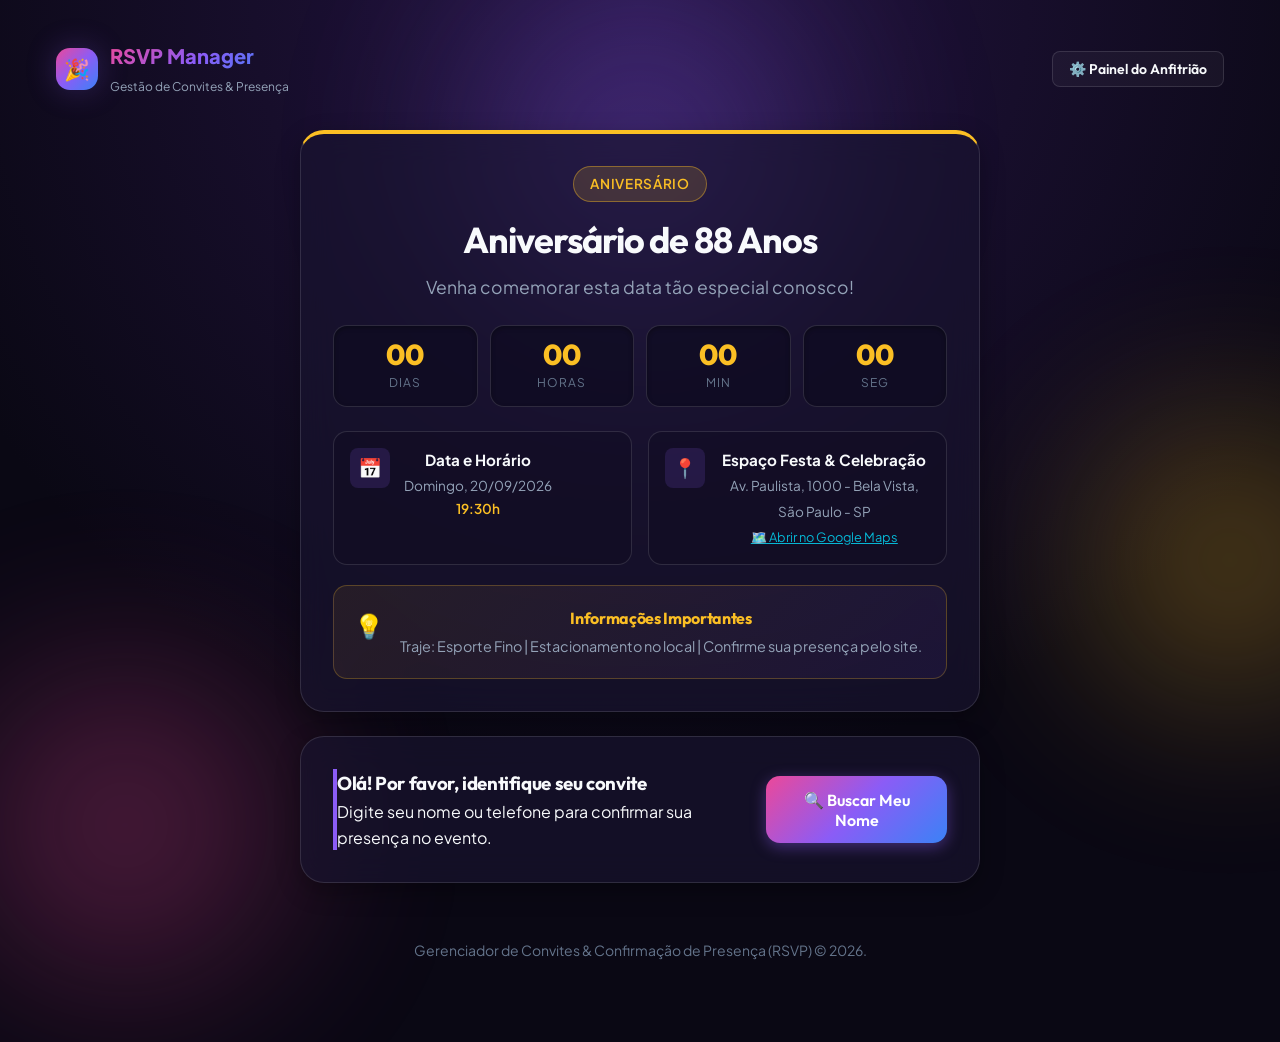
==== index.html @ 3bc00a21 "Atualizacao RSVP - Coluna I checkmark, Coluna L observacoes e URL publica" ====
<!DOCTYPE html>
<html lang="pt-BR">
<head>
  <meta charset="UTF-8">
  <meta name="viewport" content="width=device-width, initial-scale=1.0">
  <title>Confirmação de Presença (RSVP) - Evento Especial</title>
  <meta name="description" content="Confirme sua presença e acompanhantes para nosso evento especial de forma rápida e prática.">

  <!-- CSS Stylesheets -->
  <link rel="stylesheet" href="css/main.css">
  <link rel="stylesheet" href="css/rsvp.css">
  <link rel="stylesheet" href="css/admin.css">
</head>
<body>

  <!-- Dynamic Background Ornaments -->
  <div class="bg-ornament bg-ornament-1"></div>
  <div class="bg-ornament bg-ornament-2"></div>
  <div class="bg-ornament bg-ornament-3"></div>

  <!-- Confetti Canvas -->
  <canvas id="confetti-canvas"></canvas>

  <div class="app-container">

    <!-- Top Navigation Bar -->
    <nav class="top-nav">
      <a href="index.html" class="nav-brand">
        <div class="nav-brand-icon">🎉</div>
        <div>
          <div class="nav-brand-title gradient-text">RSVP Manager</div>
          <span style="font-size:0.75rem; color:var(--text-muted);">Gestão de Convites & Presença</span>
        </div>
      </a>

      <div class="nav-actions">
        <button id="nav-btn-admin" class="btn btn-sm btn-secondary" onclick="window.app.switchView('admin')">
          ⚙️ Painel do Anfitrião
        </button>
        <button id="nav-btn-rsvp" class="btn btn-sm btn-gold" style="display:none;" onclick="window.app.switchView('rsvp')">
          💌 Visualizar Convite
        </button>
      </div>
    </nav>

    <!-- ====================================================================
         1. GUEST RSVP VIEW
         ==================================================================== -->
    <main id="view-rsvp" class="rsvp-wrapper">

      <!-- Event Hero Card -->
      <section class="glass-card event-hero-card">
        <div class="event-hero-badge">
          <span id="event-hero-badge" class="badge badge-gold">Aniversário / Festa Social</span>
        </div>
        <h1 id="event-hero-title" class="event-hero-title">Aniversário de 88 Anos</h1>
        <p id="event-hero-subtitle" class="event-hero-subtitle">Venha comemorar esta data tão especial conosco!</p>

        <!-- Countdown Timer Grid -->
        <div class="countdown-grid">
          <div class="countdown-box">
            <div id="timer-days" class="countdown-val">00</div>
            <div class="countdown-lbl">Dias</div>
          </div>
          <div class="countdown-box">
            <div id="timer-hours" class="countdown-val">00</div>
            <div class="countdown-lbl">Horas</div>
          </div>
          <div class="countdown-box">
            <div id="timer-minutes" class="countdown-val">00</div>
            <div class="countdown-lbl">Min</div>
          </div>
          <div class="countdown-box">
            <div id="timer-seconds" class="countdown-val">00</div>
            <div class="countdown-lbl">Seg</div>
          </div>
        </div>

        <!-- Event Details Info Grid -->
        <div class="event-details-grid">
          <div class="event-info-item">
            <div class="event-info-icon">📅</div>
            <div class="event-info-content">
              <strong>Data e Horário</strong>
              <span id="event-info-date">A carregar data...</span>
              <span id="event-info-time" style="display:block; font-weight:600; color:var(--accent-gold);">19:30h</span>
            </div>
          </div>

          <div class="event-info-item">
            <div class="event-info-icon">📍</div>
            <div class="event-info-content">
              <strong id="event-info-location">Local do Evento</strong>
              <span id="event-info-address">Endereço do local...</span>
              <a id="event-maps-btn" href="#" target="_blank" style="color:var(--accent-cyan); font-size:0.8rem; display:block; margin-top:0.25rem;">
                🗺️ Abrir no Google Maps
              </a>
            </div>
          </div>
        </div>

        <!-- Notice / Special Info Banner -->
        <div class="notice-card">
          <div class="notice-icon">💡</div>
          <div class="notice-text">
            <h4>Informações Importantes</h4>
            <div id="event-special-notice">
              <p>Traje: Esporte Fino | Estacionamento no local | Confirme sua presença pelo site.</p>
            </div>
          </div>
        </div>
      </section>

      <!-- Guest Identification Banner (Search or URL Tokenized) -->
      <div id="guest-selector-section" class="glass-card" style="display:none;">
        <div class="guest-welcome-card">
          <div>
            <h3>Olá! Por favor, identifique seu convite</h3>
            <p>Digite seu nome ou telefone para confirmar sua presença no evento.</p>
          </div>
          <button id="btn-open-search-modal" class="btn btn-primary">
            🔍 Buscar Meu Nome
          </button>
        </div>
      </div>

      <!-- RSVP Main Form Card -->
      <section id="rsvp-form-section" class="glass-card">
        <div class="guest-welcome-card" style="margin-bottom:1.5rem;">
          <div style="display:flex; align-items:center; gap:1rem;">
            <div id="rsvp-guest-avatar" class="guest-avatar">É</div>
            <div class="guest-meta">
              <h3 id="rsvp-guest-name">Nome do Convidado</h3>
              <span id="rsvp-guest-status-badge" class="badge badge-gold">Status: Pendente</span>
            </div>
          </div>
          <button class="btn btn-sm btn-secondary" onclick="document.getElementById('search-modal-overlay').classList.add('active')">
            Trocar
          </button>
        </div>

        <form id="rsvp-main-form">
          <label class="form-label" style="font-size:1.05rem; margin-bottom:0.75rem; color:var(--text-main);">
            Você poderá comparecer ao evento?
          </label>

          <!-- Attendance Options Buttons -->
          <div class="rsvp-choice-group">
            <label class="rsvp-choice-btn" id="choice-yes-btn">
              <input type="radio" name="attendance" id="choice-yes" value="CONFIRMED">
              <span class="rsvp-choice-icon">🎉</span>
              <span class="rsvp-choice-title" style="color:var(--accent-green);">Sim, com certeza!</span>
              <span style="font-size:0.8rem; color:var(--text-muted);">Estarei presente para comemorar!</span>
            </label>

            <label class="rsvp-choice-btn" id="choice-no-btn">
              <input type="radio" name="attendance" id="choice-no" value="DECLINED">
              <span class="rsvp-choice-icon">😢</span>
              <span class="rsvp-choice-title" style="color:var(--accent-red);">Não poderei ir</span>
              <span style="font-size:0.8rem; color:var(--text-muted);">Infelizmente não poderei comparecer.</span>
            </label>
          </div>

          <!-- Companions Details Group (Shown when 'Sim' is selected) -->
          <div id="companions-details-group" class="companions-section" style="display:none;">
            <h4 style="margin-bottom:0.75rem; font-size:1rem; color:var(--accent-gold);">
              👥 Acompanhantes
            </h4>
            
            <div class="form-group">
              <label class="form-label" for="companions-count">Quantos acompanhantes virão com você?</label>
              <select id="companions-count" class="form-control">
                <option value="0">Apenas eu (0 acompanhantes)</option>
                <option value="1">+1 Acompanhante (2 pessoas no total)</option>
                <option value="2">+2 Acompanhantes (3 pessoas no total)</option>
                <option value="3">+3 Acompanhantes (4 pessoas no total)</option>
                <option value="4">+4 Acompanhantes (5 pessoas no total)</option>
              </select>
            </div>

            <!-- Dynamic Input Container for Companion Names -->
            <div id="companion-names-container"></div>
          </div>

          <!-- Notes / Message to Host -->
          <div class="form-group">
            <label class="form-label" for="rsvp-notes">Mensagem ou Observação ao Anfitrião (opcional):</label>
            <textarea id="rsvp-notes" class="form-control" placeholder="Deixe um recado especial, sugestão de música ou restrição alimentar..."></textarea>
          </div>

          <button type="submit" id="rsvp-submit-btn" class="btn btn-primary btn-block" style="padding:1rem;">
            Confirmar Resposta
          </button>
        </form>
      </section>

      <!-- RSVP Success Card -->
      <section id="rsvp-success-section" class="glass-card rsvp-success-card" style="display:none;">
        <div class="success-icon-anim">✓</div>
        <h2 id="success-title" class="gradient-text" style="font-size:1.8rem; margin-bottom:0.5rem;">Confirmação Registrada!</h2>
        <p id="success-desc" style="color:var(--text-muted); max-width:480px; margin:0 auto 1.5rem auto;">
          Sua resposta foi salva e enviada diretamente para a lista do anfitrião.
        </p>

        <button class="btn btn-secondary" onclick="window.location.reload()">
          Atualizar ou Alterar Resposta
        </button>
      </section>

    </main>


    <!-- ====================================================================
         2. ADMIN DASHBOARD VIEW
         ==================================================================== -->
    <main id="view-admin" style="display:none;">

      <div style="display:flex; align-items:center; justify-content:space-between; margin-bottom:1.5rem; flex-wrap:wrap; gap:1rem;">
        <div>
          <h1 class="gradient-text" style="font-size:2rem;">Painel de Controle do Anfitrião</h1>
          <p style="color:var(--text-muted);">Gerencie seus convidados, envie os convites e acompanhe os dados em tempo real.</p>
        </div>

        <div style="display:flex; gap:0.5rem; flex-wrap:wrap;">
          <button class="btn btn-primary" onclick="window.adminController.testSheetsConnection()">
            🧪 Testar / Sincronizar Planilha
          </button>
          <button class="btn btn-secondary" onclick="document.getElementById('settings-modal-overlay').classList.add('active')">
            ⚙️ Configurações do Evento
          </button>
          <button class="btn btn-gold" onclick="document.getElementById('guide-modal-overlay').classList.add('active')">
            📖 Conectar Google Sheets
          </button>
        </div>
      </div>

      <!-- Metrics Stats Grid -->
      <div class="stats-grid">
        <div class="stat-card">
          <div class="stat-icon stat-icon-purple">📋</div>
          <div>
            <div id="stat-total-guests" class="stat-val">0</div>
            <div class="stat-lbl">Total de Convites</div>
          </div>
        </div>

        <div class="stat-card">
          <div class="stat-icon stat-icon-green">✅</div>
          <div>
            <div id="stat-confirmed-guests" class="stat-val">0</div>
            <div class="stat-lbl">Confirmados</div>
          </div>
        </div>

        <div class="stat-card">
          <div class="stat-icon stat-icon-gold">👥</div>
          <div>
            <div id="stat-total-attendees" class="stat-val">0</div>
            <div class="stat-lbl">Total de Pessoas</div>
          </div>
        </div>

        <div class="stat-card">
          <div class="stat-icon stat-icon-red">❌</div>
          <div>
            <div id="stat-declined-guests" class="stat-val">0</div>
            <div class="stat-lbl">Recusados</div>
          </div>
        </div>

        <div class="stat-card">
          <div class="stat-icon stat-icon-gold">⏳</div>
          <div>
            <div id="stat-pending-guests" class="stat-val">0</div>
            <div class="stat-lbl">Pendentes</div>
          </div>
        </div>
      </div>

      <!-- WhatsApp Guided Dispatch Banner ("Fila de Envio") -->
      <div id="dispatch-queue-container"></div>

      <!-- Table Toolbar & Filters -->
      <div class="glass-card" style="padding:1.25rem;">
        <div class="table-toolbar">
          <div class="table-search">
            <input type="text" id="admin-search-input" class="form-control" placeholder="🔍 Buscar por Nome, Telefone ou Acompanhante..." />
          </div>

          <div class="filter-pills">
            <button class="pill-btn active" data-filter="ALL">Todos</button>
            <button class="pill-btn" data-filter="PENDING">Pendentes</button>
            <button class="pill-btn" data-filter="CONFIRMED">Confirmados</button>
            <button class="pill-btn" data-filter="DECLINED">Recusados</button>
          </div>

          <button class="btn btn-primary" onclick="window.adminController.openAddGuestModal()">
            + Adicionar Convidado
          </button>
        </div>

        <!-- Guest List Data Table -->
        <div class="table-responsive">
          <table class="custom-table">
            <thead>
              <tr>
                <th>Convidado</th>
                <th>Telefone</th>
                <th>Status RSVP</th>
                <th>Convite Enviado (✓)</th>
                <th>Total Pessoas</th>
                <th>Acompanhantes</th>
                <th>Observações</th>
                <th>Ações</th>
              </tr>
            </thead>
            <tbody id="admin-table-body">
              <!-- Rendered dynamically by admin.js -->
            </tbody>
          </table>
        </div>
      </div>

    </main>

    <!-- Footer -->
    <footer>
      <p>Gerenciador de Convites & Confirmação de Presença (RSVP) &copy; 2026.</p>
    </footer>

  </div>


  <!-- ====================================================================
       MODALS
       ==================================================================== -->

  <!-- Modal 1: Guest Search Modal (For Guests) -->
  <div id="search-modal-overlay" class="modal-overlay">
    <div class="modal-container">
      <button class="modal-close" id="btn-close-search-modal">&times;</button>
      <h3 style="font-size:1.4rem; margin-bottom:0.5rem;" class="gradient-text">Buscar Seu Convite</h3>
      <p style="color:var(--text-muted); font-size:0.9rem; margin-bottom:1.25rem;">
        Digite seu nome ou telefone abaixo para localizar seu convite individual:
      </p>

      <div class="form-group">
        <input type="text" id="search-guest-input" class="form-control" placeholder="Ex: João Silva ou (11) 99999..." autofocus />
      </div>

      <div id="search-results-list" style="max-height: 250px; overflow-y: auto; margin-top:1rem;">
        <p style="color: var(--text-dim); text-align: center; padding: 1rem;">Digite para buscar...</p>
      </div>
    </div>
  </div>

  <!-- Modal 2: Add/Edit Guest Modal (Admin) -->
  <div id="guest-modal-overlay" class="modal-overlay">
    <div class="modal-container">
      <button class="modal-close" onclick="document.getElementById('guest-modal-overlay').classList.remove('active')">&times;</button>
      <h3 id="modal-guest-title" style="font-size:1.4rem; margin-bottom:1.25rem;" class="gradient-text">Convidado</h3>

      <form id="guest-edit-form">
        <input type="hidden" id="edit-guest-id" />

        <div class="form-group">
          <label class="form-label" for="edit-guest-name">Nome Completo do Convidado:</label>
          <input type="text" id="edit-guest-name" class="form-control" placeholder="Ex: João Silva" required />
        </div>

        <div class="form-group">
          <label class="form-label" for="edit-guest-phone">Telefone / WhatsApp (com DDD):</label>
          <input type="text" id="edit-guest-phone" class="form-control" placeholder="Ex: 5511999998888" required />
        </div>

        <div class="form-group">
          <label class="form-label" for="edit-guest-status">Status Inicial:</label>
          <select id="edit-guest-status" class="form-control">
            <option value="Pendente">Pendente</option>
            <option value="Confirmado">Confirmado</option>
            <option value="Recusado">Recusado</option>
          </select>
        </div>

        <div style="display:flex; justify-content:flex-end; gap:0.5rem; margin-top:1.5rem;">
          <button type="button" class="btn btn-secondary" onclick="document.getElementById('guest-modal-overlay').classList.remove('active')">Cancelar</button>
          <button type="submit" class="btn btn-primary">Salvar Convidado</button>
        </div>
      </form>
    </div>
  </div>

  <!-- Modal 3: Event Settings & Templates Manager Modal (Admin) -->
  <div id="settings-modal-overlay" class="modal-overlay">
    <div class="modal-container" style="max-width:680px; max-height:90vh; overflow-y:auto;">
      <button class="modal-close" onclick="document.getElementById('settings-modal-overlay').classList.remove('active')">&times;</button>
      <h3 style="font-size:1.4rem; margin-bottom:0.25rem;" class="gradient-text">Configurações do Evento</h3>
      <p style="color:var(--text-muted); font-size:0.9rem; margin-bottom:1.5rem;">Personalize as informações do convite, observações e o endereço público do seu site.</p>

      <form id="settings-edit-form">
        <div style="display:grid; grid-template-columns:1fr 1fr; gap:1rem;">
          <div class="form-group">
            <label class="form-label">Tipo do Evento:</label>
            <input type="text" id="set-event-type" class="form-control" placeholder="Ex: Aniversário, Formatura, Casamento" />
          </div>
          <div class="form-group">
            <label class="form-label">Título do Evento:</label>
            <input type="text" id="set-event-title" class="form-control" placeholder="Ex: Aniversário de 88 Anos da Mãe" />
          </div>
        </div>

        <div class="form-group">
          <label class="form-label">Subtítulo / Mensagem de Boas-Vindas:</label>
          <input type="text" id="set-event-subtitle" class="form-control" placeholder="Ex: Venha comemorar conosco!" />
        </div>

        <div style="display:grid; grid-template-columns:1fr 1fr; gap:1rem;">
          <div class="form-group">
            <label class="form-label">Data do Evento:</label>
            <input type="date" id="set-event-date" class="form-control" />
          </div>
          <div class="form-group">
            <label class="form-label">Horário:</label>
            <input type="time" id="set-event-time" class="form-control" />
          </div>
        </div>

        <div class="form-group">
          <label class="form-label">Nome do Local:</label>
          <input type="text" id="set-location-name" class="form-control" placeholder="Ex: Espaço Festa & Celebração" />
        </div>

        <div class="form-group">
          <label class="form-label">Endereço Completo:</label>
          <input type="text" id="set-location-address" class="form-control" placeholder="Ex: Av. Paulista, 1000 - São Paulo" />
        </div>

        <div class="form-group">
          <label class="form-label">Link do Google Maps / Waze:</label>
          <input type="url" id="set-maps-url" class="form-control" placeholder="https://maps.google.com/..." />
        </div>

        <div class="form-group">
          <label class="form-label">Observações / Informações Especiais (Traje, PIX, etc.):</label>
          <textarea id="set-special-notice" class="form-control" placeholder="Digite orientações aos convidados..."></textarea>
        </div>

        <hr style="border:0; border-top:1px solid var(--border-glass); margin:1.5rem 0;" />

        <h4 style="color:var(--accent-cyan); margin-bottom:0.75rem;">🌐 URL Pública do Site (Para os Convidados)</h4>
        <div class="form-group">
          <label class="form-label">Endereço Público do Site (ex: https://meu-evento.vercel.app):</label>
          <input type="url" id="set-public-site-url" class="form-control" placeholder="https://meu-evento.vercel.app" />
          <span style="font-size:0.8rem; color:var(--text-dim); display:block; margin-top:0.35rem;">Quando publicado na Vercel/Netlify, cole o link aqui. Essa URL será usada nas mensagens enviadas pelo WhatsApp!</span>
        </div>

        <hr style="border:0; border-top:1px solid var(--border-glass); margin:1.5rem 0;" />

        <h4 style="color:var(--accent-gold); margin-bottom:0.75rem;">📱 Modelo da Mensagem de WhatsApp</h4>
        <div class="form-group">
          <label class="form-label">Use as variáveis: <code>{nome}</code>, <code>{link}</code>, <code>{tipo_evento}</code></label>
          <textarea id="set-message-template" class="form-control" style="min-height:100px;"></textarea>
        </div>

        <hr style="border:0; border-top:1px solid var(--border-glass); margin:1.5rem 0;" />

        <h4 style="color:var(--accent-purple); margin-bottom:0.75rem;">🔗 Webhook do Google Apps Script (Planilha)</h4>
        <div class="form-group">
          <label class="form-label">URL do App da Web (Google Apps Script):</label>
          <div style="display:flex; gap:0.5rem; flex-wrap:wrap; margin-bottom:0.5rem;">
            <input type="url" id="set-webhook-url" class="form-control" placeholder="https://script.google.com/macros/s/.../exec" style="flex:1; min-width:220px;" />
            <button type="button" id="btn-test-sheet-connection" class="btn btn-primary btn-sm" style="white-space:nowrap; padding:0.6rem 1.2rem;">🧪 Testar Conexão</button>
          </div>
          <span style="font-size:0.8rem; color:var(--text-dim); display:block;">Certifique-se de implantar como "App da Web" e acesso "Qualquer pessoa".</span>
        </div>

        <div style="display:flex; justify-content:flex-end; gap:0.5rem; margin-top:1.5rem;">
          <button type="button" class="btn btn-secondary" onclick="document.getElementById('settings-modal-overlay').classList.remove('active')">Cancelar</button>
          <button type="submit" class="btn btn-gold">Salvar Configurações</button>
        </div>
      </form>
    </div>
  </div>

  <!-- Modal 4: Google Apps Script Setup Guide Modal (Admin) -->
  <div id="guide-modal-overlay" class="modal-overlay">
    <div class="modal-container" style="max-width:720px; max-height:90vh; overflow-y:auto;">
      <button class="modal-close" onclick="document.getElementById('guide-modal-overlay').classList.remove('active')">&times;</button>
      <h3 style="font-size:1.4rem; margin-bottom:0.5rem;" class="gradient-text">Como Conectar a sua Planilha do Google (Passo a Passo)</h3>
      <p style="color:var(--text-muted); font-size:0.9rem; margin-bottom:1.25rem;">
        Código configurado para atualizar a <strong>Coluna F (Sim/Não)</strong>, <strong>Coluna L (Comentário)</strong> e <strong>Coluna I (✓)</strong> sem alterar a Coluna G:
      </p>

      <div class="code-snippet-box" id="guide-code-box">
<button class="btn-copy-code" onclick="navigator.clipboard.writeText(document.getElementById('code-snippet-raw').innerText); window.app.showToast('Código copiado!', 'success');">Copiar Código</button>
<code id="code-snippet-raw">/** @OnlyCurrentDoc */
function doGet(e) {
  try {
    var sheet = SpreadsheetApp.getActiveSpreadsheet().getActiveSheet();
    var data = sheet.getDataRange().getValues();
    if (!data || data.length < 6) return responseJSON({ success: true, guests: [] });
    var guests = [];
    for (var i = 5; i < data.length; i++) {
      var row = data[i];
      if (!row || row.length < 3) continue;
      var nameVal = String(row[2] || '').trim();
      var phoneVal = String(row[9] || '').trim();
      if (!nameVal && !phoneVal) continue;
      var rawStatus = String(row[5] || '').trim().toLowerCase();
      var statusVal = (rawStatus === 'sim' || rawStatus === 'confirmado') ? 'Confirmado' : (rawStatus === 'não' || rawStatus === 'nao' || rawStatus === 'recusado') ? 'Recusado' : 'Pendente';
      var colIVal = String(row[8] || '').trim();
      var isSent = colIVal === '✓' || colIVal.toLowerCase() === 'sim';
      var familyTotal = Number(row[4] || 1);
      guests.push({
        id: String(row[1] || (i - 4)), name: nameVal, phone: phoneVal, status: statusVal,
        sent: isSent, checkSymbol: colIVal || (isSent ? '✓' : ''),
        companionsCount: 0, familyTotal: familyTotal, notes: String(row[11] || row[10] || '').trim()
      });
    }
    return responseJSON({ success: true, guests: guests });
  } catch (err) {
    return responseJSON({ success: false, error: err.toString() });
  }
}

function doPost(e) {
  try {
    var postData = JSON.parse(e.postData.contents);
    var sheet = SpreadsheetApp.getActiveSpreadsheet().getActiveSheet();
    var data = sheet.getDataRange().getValues();
    var guestId = String(postData.id || '');
    var name = String(postData.name || '');
    var phone = String(postData.phone || '');
    var status = String(postData.status || '');
    var sent = postData.sent;
    var companionNames = String(postData.companionNames || '').trim();
    var notes = String(postData.notes || '').trim();
    var rowIndex = -1;
    for (var i = 5; i < data.length; i++) {
      if ((guestId && String(data[i][1]) === guestId) || (name && String(data[i][2]).toLowerCase().trim() === name.toLowerCase().trim())) {
        rowIndex = i + 1; break;
      }
    }
    if (rowIndex !== -1) {
      if (name) sheet.getRange(rowIndex, 3).setValue(name);
      if (phone) sheet.getRange(rowIndex, 10).setValue(phone);
      if (status) {
        var sLower = String(status).toLowerCase().trim();
        if (sLower === 'confirmado' || sLower === 'sim') sheet.getRange(rowIndex, 6).setValue('Sim');
        else if (sLower === 'recusado' || sLower === 'não' || sLower === 'nao') sheet.getRange(rowIndex, 6).setValue('Não');
      }
      var finalComment = notes;
      if (companionNames) finalComment = (finalComment ? finalComment + ' | Acompanhantes: ' : 'Acompanhantes: ') + companionNames;
      if (finalComment) sheet.getRange(rowIndex, 12).setValue(finalComment);
      if (sent === true) sheet.getRange(rowIndex, 9).setValue('✓');
    }
    return responseJSON({ success: true, message: 'Sucesso!' });
  } catch (err) {
    return responseJSON({ success: false, error: err.toString() });
  }
}

function responseJSON(data) {
  return ContentService.createTextOutput(JSON.stringify(data)).setMimeType(ContentService.MimeType.JSON);
}</code>
      </div>

      <div style="text-align:right; margin-top:1.5rem;">
        <button class="btn btn-primary" onclick="document.getElementById('guide-modal-overlay').classList.remove('active')">Entendi!</button>
      </div>
    </div>
  </div>

  <!-- Modal 5: WhatsApp Confirmation Modal -->
  <div id="wa-confirm-modal-overlay" class="modal-overlay">
    <div class="modal-container" style="max-width:500px; text-align:center;">
      <div style="font-size:3rem; margin-bottom:0.5rem;">📱</div>
      <h3 style="font-size:1.4rem; margin-bottom:0.5rem;" class="gradient-text">Confirmar Envio no WhatsApp</h3>
      <p style="color:var(--text-muted); font-size:0.95rem; margin-bottom:1.5rem;">
        Você confirmou o envio do convite no WhatsApp para <strong id="confirm-wa-guest-name" style="color:var(--text-main);"></strong> (<span id="confirm-wa-guest-phone" style="font-family:monospace; color:var(--accent-gold);"></span>)?
      </p>

      <div style="display:flex; flex-direction:column; gap:0.75rem;">
        <button id="btn-confirm-wa-sent" class="btn btn-whatsapp btn-block" style="padding:0.9rem;" onclick="window.adminController.confirmWhatsAppSentSuccess()">
          ✅ Sim, Confirmar Envio (Gravar ✓ na Coluna I)
        </button>
        <button class="btn btn-secondary btn-block" onclick="window.adminController.cancelWhatsAppSent()">
          ❌ Ainda não / Cancelar
        </button>
      </div>
    </div>
  </div>

  <!-- JavaScript App Logic -->
  <script src="js/sheets.js"></script>
  <script src="js/rsvp.js"></script>
  <script src="js/admin.js"></script>
  <script src="js/app.js"></script>

</body>
</html>
---- css/main.css ----
/* ==========================================================================
   RSVP & EVENT MANAGER - DESIGN SYSTEM & MAIN STYLES
   Theme: Vibrant Festive & Modern Glassmorphism (Dark / Gold / Purple Accent)
   ========================================================================== */

@import url('https://fonts.googleapis.com/css2?family=Outfit:wght@300;400;500;600;700;800&family=Plus+Jakarta+Sans:wght@400;500;600;700&display=swap');

:root {
  /* Color Palette - Vibrant Dark Theme */
  --bg-primary: #0a0814;
  --bg-secondary: #130f26;
  --bg-card: rgba(26, 20, 48, 0.65);
  --bg-card-hover: rgba(35, 27, 65, 0.85);
  --bg-glass: rgba(255, 255, 255, 0.04);
  --border-glass: rgba(255, 255, 255, 0.12);
  --border-glow: rgba(168, 85, 247, 0.3);

  /* Brand Accents */
  --accent-gold: #fbbf24;
  --accent-gold-glow: rgba(251, 191, 36, 0.35);
  --accent-purple: #8b5cf6;
  --accent-pink: #ec4899;
  --accent-cyan: #06b6d4;
  --accent-green: #10b981;
  --accent-red: #ef4444;

  /* Gradients */
  --grad-primary: linear-gradient(135deg, #ec4899 0%, #8b5cf6 50%, #3b82f6 100%);
  --grad-gold: linear-gradient(135deg, #f59e0b 0%, #fbbf24 50%, #d97706 100%);
  --grad-card: linear-gradient(135deg, rgba(255, 255, 255, 0.07) 0%, rgba(255, 255, 255, 0.02) 100%);
  --grad-bg: radial-gradient(circle at 50% 0%, #241442 0%, #0a0814 70%);

  /* Text Colors */
  --text-main: #f8fafc;
  --text-muted: #94a3b8;
  --text-dim: #64748b;

  /* Typography */
  --font-heading: 'Outfit', -apple-system, sans-serif;
  --font-body: 'Plus Jakarta Sans', -apple-system, sans-serif;

  /* Elevation & Shadows */
  --shadow-sm: 0 4px 12px rgba(0, 0, 0, 0.2);
  --shadow-md: 0 8px 24px rgba(0, 0, 0, 0.3);
  --shadow-lg: 0 16px 40px rgba(0, 0, 0, 0.5);
  --shadow-glow: 0 0 30px rgba(139, 92, 246, 0.25);
  --shadow-gold-glow: 0 0 30px rgba(251, 191, 36, 0.25);

  /* Borders & Radius */
  --radius-sm: 8px;
  --radius-md: 14px;
  --radius-lg: 24px;
  --radius-full: 9999px;

  /* Transitions */
  --trans-fast: 0.15s cubic-bezier(0.4, 0, 0.2, 1);
  --trans-normal: 0.3s cubic-bezier(0.4, 0, 0.2, 1);
  --trans-spring: 0.5s cubic-bezier(0.175, 0.885, 0.32, 1.275);
}

/* Reset & Global Base */
*, *::before, *::after {
  box-sizing: border-box;
  margin: 0;
  padding: 0;
}

html {
  font-size: 16px;
  scroll-behavior: smooth;
}

body {
  font-family: var(--font-body);
  background: var(--bg-primary);
  background-image: var(--grad-bg);
  background-attachment: fixed;
  color: var(--text-main);
  line-height: 1.6;
  min-height: 100vh;
  overflow-x: hidden;
  -webkit-font-smoothing: antialiased;
}

/* Dynamic Festive Background Canvas/Ornaments */
.bg-ornament {
  position: fixed;
  border-radius: 50%;
  filter: blur(90px);
  pointer-events: none;
  z-index: 0;
  opacity: 0.45;
  animation: pulse-glow 8s ease-in-out infinite alternate;
}

.bg-ornament-1 {
  top: -100px;
  left: 50%;
  transform: translateX(-50%);
  width: 500px;
  height: 500px;
  background: radial-gradient(circle, #8b5cf6 0%, rgba(139, 92, 246, 0) 70%);
}

.bg-ornament-2 {
  bottom: -150px;
  left: -100px;
  width: 450px;
  height: 450px;
  background: radial-gradient(circle, #ec4899 0%, rgba(236, 72, 153, 0) 70%);
}

.bg-ornament-3 {
  top: 40%;
  right: -150px;
  width: 400px;
  height: 400px;
  background: radial-gradient(circle, #fbbf24 0%, rgba(251, 191, 36, 0) 70%);
}

@keyframes pulse-glow {
  0% { transform: scale(1) translateY(0); opacity: 0.35; }
  100% { transform: scale(1.15) translateY(20px); opacity: 0.55; }
}

/* Containers & Layout */
.app-container {
  position: relative;
  z-index: 1;
  max-width: 1200px;
  margin: 0 auto;
  padding: 1.5rem 1rem 4rem 1rem;
}

.rsvp-wrapper {
  max-width: 680px;
  margin: 0 auto;
}

/* Glassmorphism Card Element */
.glass-card {
  background: var(--bg-card);
  backdrop-filter: blur(16px);
  -webkit-backdrop-filter: blur(16px);
  border: 1px solid var(--border-glass);
  border-radius: var(--radius-lg);
  box-shadow: var(--shadow-md);
  padding: 2rem;
  margin-bottom: 1.5rem;
  transition: transform var(--trans-normal), border-color var(--trans-normal), box-shadow var(--trans-normal);
}

.glass-card:hover {
  border-color: rgba(255, 255, 255, 0.2);
  box-shadow: var(--shadow-lg), var(--shadow-glow);
}

/* Typography Helpers */
h1, h2, h3, h4, h5, h6 {
  font-family: var(--font-heading);
  font-weight: 700;
  letter-spacing: -0.02em;
  color: var(--text-main);
}

.gradient-text {
  background: var(--grad-primary);
  -webkit-background-clip: text;
  -webkit-text-fill-color: transparent;
}

.gold-text {
  background: var(--grad-gold);
  -webkit-background-clip: text;
  -webkit-text-fill-color: transparent;
}

/* Badge Component */
.badge {
  display: inline-flex;
  align-items: center;
  gap: 0.5rem;
  padding: 0.4rem 1rem;
  border-radius: var(--radius-full);
  font-size: 0.85rem;
  font-weight: 600;
  text-transform: uppercase;
  letter-spacing: 0.05em;
}

.badge-gold {
  background: rgba(251, 191, 36, 0.15);
  border: 1px solid rgba(251, 191, 36, 0.4);
  color: var(--accent-gold);
}

.badge-purple {
  background: rgba(139, 92, 246, 0.15);
  border: 1px solid rgba(139, 92, 246, 0.4);
  color: var(--accent-purple);
}

.badge-green {
  background: rgba(16, 185, 129, 0.15);
  border: 1px solid rgba(16, 185, 129, 0.4);
  color: var(--accent-green);
}

.badge-red {
  background: rgba(239, 68, 68, 0.15);
  border: 1px solid rgba(239, 68, 68, 0.4);
  color: var(--accent-red);
}

/* Buttons */
.btn {
  display: inline-flex;
  align-items: center;
  justify-content: center;
  gap: 0.6rem;
  padding: 0.85rem 1.8rem;
  border-radius: var(--radius-md);
  font-family: var(--font-heading);
  font-size: 1rem;
  font-weight: 600;
  cursor: pointer;
  border: none;
  outline: none;
  transition: all var(--trans-fast);
  text-decoration: none;
}

.btn-primary {
  background: var(--grad-primary);
  color: #fff;
  box-shadow: 0 4px 15px rgba(139, 92, 246, 0.4);
}

.btn-primary:hover {
  transform: translateY(-2px);
  box-shadow: 0 8px 25px rgba(139, 92, 246, 0.6);
}

.btn-gold {
  background: var(--grad-gold);
  color: #0a0814;
  font-weight: 700;
  box-shadow: var(--shadow-gold-glow);
}

.btn-gold:hover {
  transform: translateY(-2px);
  filter: brightness(1.1);
}

.btn-secondary {
  background: var(--bg-glass);
  border: 1px solid var(--border-glass);
  color: var(--text-main);
}

.btn-secondary:hover {
  background: rgba(255, 255, 255, 0.1);
  border-color: rgba(255, 255, 255, 0.25);
  transform: translateY(-1px);
}

.btn-whatsapp {
  background: #25d366;
  color: #fff;
  font-weight: 600;
  box-shadow: 0 4px 15px rgba(37, 211, 102, 0.35);
}

.btn-whatsapp:hover {
  background: #22c55e;
  transform: translateY(-2px);
  box-shadow: 0 8px 25px rgba(37, 211, 102, 0.5);
}

.btn-sm {
  padding: 0.5rem 1rem;
  font-size: 0.875rem;
  border-radius: var(--radius-sm);
}

.btn-block {
  width: 100%;
}

/* Form Control Inputs */
.form-group {
  margin-bottom: 1.25rem;
  text-align: left;
}

.form-label {
  display: block;
  font-size: 0.9rem;
  font-weight: 600;
  margin-bottom: 0.5rem;
  color: var(--text-muted);
}

.form-control {
  width: 100%;
  padding: 0.85rem 1.1rem;
  background: rgba(15, 12, 32, 0.7);
  border: 1px solid var(--border-glass);
  border-radius: var(--radius-md);
  color: var(--text-main);
  font-family: var(--font-body);
  font-size: 1rem;
  transition: border-color var(--trans-fast), box-shadow var(--trans-fast);
}

.form-control:focus {
  outline: none;
  border-color: var(--accent-purple);
  box-shadow: 0 0 0 3px rgba(139, 92, 246, 0.25);
}

.form-control::placeholder {
  color: var(--text-dim);
}

textarea.form-control {
  resize: vertical;
  min-height: 90px;
}

/* Header & Top Navigation Bar */
.top-nav {
  display: flex;
  align-items: center;
  justify-content: space-between;
  padding: 1rem 0 2rem 0;
}

.nav-brand {
  display: flex;
  align-items: center;
  gap: 0.75rem;
  text-decoration: none;
}

.nav-brand-icon {
  width: 42px;
  height: 42px;
  border-radius: var(--radius-md);
  background: var(--grad-primary);
  display: flex;
  align-items: center;
  justify-content: center;
  font-size: 1.3rem;
  box-shadow: var(--shadow-glow);
}

.nav-brand-title {
  font-size: 1.25rem;
  font-weight: 800;
}

.nav-actions {
  display: flex;
  gap: 0.75rem;
}

/* Modals */
.modal-overlay {
  position: fixed;
  top: 0;
  left: 0;
  right: 0;
  bottom: 0;
  background: rgba(10, 8, 20, 0.85);
  backdrop-filter: blur(12px);
  z-index: 100;
  display: flex;
  align-items: center;
  justify-content: center;
  padding: 1rem;
  opacity: 0;
  visibility: hidden;
  transition: opacity var(--trans-normal), visibility var(--trans-normal);
}

.modal-overlay.active {
  opacity: 1;
  visibility: visible;
}

.modal-container {
  width: 100%;
  max-width: 540px;
  background: #17122e;
  border: 1px solid var(--border-glass);
  border-radius: var(--radius-lg);
  padding: 2rem;
  box-shadow: var(--shadow-lg);
  position: relative;
  transform: translateY(20px) scale(0.95);
  transition: transform var(--trans-spring);
}

.modal-overlay.active .modal-container {
  transform: translateY(0) scale(1);
}

.modal-close {
  position: absolute;
  top: 1.25rem;
  right: 1.25rem;
  background: transparent;
  border: none;
  color: var(--text-muted);
  font-size: 1.5rem;
  cursor: pointer;
  width: 36px;
  height: 36px;
  border-radius: 50%;
  display: flex;
  align-items: center;
  justify-content: center;
  transition: background var(--trans-fast);
}

.modal-close:hover {
  background: rgba(255, 255, 255, 0.1);
  color: var(--text-main);
}

/* Toast Notifications */
.toast-container {
  position: fixed;
  bottom: 1.5rem;
  right: 1.5rem;
  z-index: 1000;
  display: flex;
  flex-direction: column;
  gap: 0.75rem;
}

.toast {
  display: flex;
  align-items: center;
  gap: 0.75rem;
  padding: 1rem 1.25rem;
  background: rgba(26, 20, 48, 0.95);
  border: 1px solid var(--border-glass);
  border-left: 4px solid var(--accent-purple);
  border-radius: var(--radius-md);
  box-shadow: var(--shadow-lg);
  color: var(--text-main);
  font-size: 0.95rem;
  animation: slideInRight 0.3s cubic-bezier(0.175, 0.885, 0.32, 1.275);
}

.toast-success { border-left-color: var(--accent-green); }
.toast-error { border-left-color: var(--accent-red); }

@keyframes slideInRight {
  from { transform: translateX(100%); opacity: 0; }
  to { transform: translateX(0); opacity: 1; }
}

/* Confetti Canvas overlay */
#confetti-canvas {
  position: fixed;
  top: 0;
  left: 0;
  width: 100vw;
  height: 100vh;
  pointer-events: none;
  z-index: 999;
}

/* Footer */
footer {
  text-align: center;
  padding: 2rem 0 1rem 0;
  color: var(--text-dim);
  font-size: 0.875rem;
}

/* Media Queries Responsive */
@media (max-width: 640px) {
  .glass-card {
    padding: 1.25rem;
  }
  
  .top-nav {
    flex-direction: column;
    gap: 1rem;
    align-items: flex-start;
  }

  .nav-actions {
    width: 100%;
    justify-content: flex-start;
  }
}
---- css/rsvp.css ----
/* ==========================================================================
   RSVP GUEST PAGE STYLES
   ========================================================================== */

/* Event Hero Header Card */
.event-hero-card {
  text-align: center;
  position: relative;
  overflow: hidden;
  border-top: 4px solid var(--accent-gold);
}

.event-hero-badge {
  margin-bottom: 1rem;
}

.event-hero-title {
  font-size: 2.25rem;
  line-height: 1.2;
  margin-bottom: 0.75rem;
  letter-spacing: -0.03em;
}

.event-hero-subtitle {
  color: var(--text-muted);
  font-size: 1.1rem;
  max-width: 500px;
  margin: 0 auto 1.5rem auto;
}

/* Countdown Timer */
.countdown-grid {
  display: grid;
  grid-template-columns: repeat(4, 1fr);
  gap: 0.75rem;
  margin: 1.5rem 0;
}

.countdown-box {
  background: rgba(15, 12, 32, 0.7);
  border: 1px solid var(--border-glass);
  border-radius: var(--radius-md);
  padding: 0.85rem 0.5rem;
  text-align: center;
  box-shadow: inset 0 2px 4px rgba(0,0,0,0.3);
}

.countdown-val {
  font-family: var(--font-heading);
  font-size: 1.8rem;
  font-weight: 800;
  color: var(--accent-gold);
  line-height: 1;
}

.countdown-lbl {
  font-size: 0.75rem;
  text-transform: uppercase;
  letter-spacing: 0.08em;
  color: var(--text-dim);
  margin-top: 0.25rem;
}

/* Event Info Details List */
.event-details-grid {
  display: grid;
  grid-template-columns: 1fr 1fr;
  gap: 1rem;
  margin-top: 1rem;
}

.event-info-item {
  display: flex;
  align-items: flex-start;
  gap: 0.85rem;
  background: rgba(15, 12, 32, 0.4);
  padding: 1rem;
  border-radius: var(--radius-md);
  border: 1px solid var(--border-glass);
}

.event-info-icon {
  width: 40px;
  height: 40px;
  border-radius: var(--radius-sm);
  background: rgba(139, 92, 246, 0.15);
  color: var(--accent-purple);
  display: flex;
  align-items: center;
  justify-content: center;
  font-size: 1.2rem;
  flex-shrink: 0;
}

.event-info-content strong {
  display: block;
  font-size: 0.95rem;
  color: var(--text-main);
}

.event-info-content span {
  font-size: 0.85rem;
  color: var(--text-muted);
}

/* Notice / Special Observations Banner */
.notice-card {
  background: linear-gradient(135deg, rgba(251, 191, 36, 0.08) 0%, rgba(139, 92, 246, 0.08) 100%);
  border: 1px solid rgba(251, 191, 36, 0.25);
  border-radius: var(--radius-md);
  padding: 1.25rem;
  margin-top: 1.25rem;
  display: flex;
  align-items: flex-start;
  gap: 1rem;
}

.notice-icon {
  font-size: 1.5rem;
  color: var(--accent-gold);
}

.notice-text h4 {
  font-size: 1rem;
  margin-bottom: 0.25rem;
  color: var(--accent-gold);
}

.notice-text p {
  font-size: 0.9rem;
  color: var(--text-muted);
  margin: 0;
}

/* Guest Selector Card (Tokenized or Search) */
.guest-welcome-card {
  border-left: 4px solid var(--accent-purple);
  display: flex;
  align-items: center;
  justify-content: space-between;
  gap: 1rem;
}

.guest-avatar {
  width: 50px;
  height: 50px;
  border-radius: 50%;
  background: var(--grad-primary);
  display: flex;
  align-items: center;
  justify-content: center;
  font-size: 1.4rem;
  font-weight: 700;
  color: #fff;
  flex-shrink: 0;
  box-shadow: var(--shadow-glow);
}

.guest-meta h3 {
  font-size: 1.2rem;
  margin-bottom: 0.15rem;
}

.guest-meta p {
  font-size: 0.875rem;
  color: var(--text-muted);
}

/* RSVP Attendance Choice Options (Radio / Buttons) */
.rsvp-choice-group {
  display: grid;
  grid-template-columns: 1fr 1fr;
  gap: 1rem;
  margin-bottom: 1.5rem;
}

.rsvp-choice-btn {
  position: relative;
  background: rgba(15, 12, 32, 0.7);
  border: 2px solid var(--border-glass);
  border-radius: var(--radius-md);
  padding: 1.25rem 1rem;
  text-align: center;
  cursor: pointer;
  transition: all var(--trans-fast);
  display: flex;
  flex-direction: column;
  align-items: center;
  gap: 0.5rem;
}

.rsvp-choice-btn input[type="radio"] {
  position: absolute;
  opacity: 0;
  pointer-events: none;
}

.rsvp-choice-icon {
  font-size: 2rem;
  transition: transform var(--trans-spring);
}

.rsvp-choice-title {
  font-family: var(--font-heading);
  font-weight: 700;
  font-size: 1.05rem;
}

.rsvp-choice-btn:hover {
  border-color: rgba(255, 255, 255, 0.25);
  transform: translateY(-2px);
}

.rsvp-choice-btn.selected-yes {
  border-color: var(--accent-green);
  background: rgba(16, 185, 129, 0.12);
  box-shadow: 0 0 20px rgba(16, 185, 129, 0.25);
}

.rsvp-choice-btn.selected-yes .rsvp-choice-icon {
  transform: scale(1.2);
}

.rsvp-choice-btn.selected-no {
  border-color: var(--accent-red);
  background: rgba(239, 68, 68, 0.12);
  box-shadow: 0 0 20px rgba(239, 68, 68, 0.25);
}

.rsvp-choice-btn.selected-no .rsvp-choice-icon {
  transform: scale(1.2);
}

/* Companions List Section */
.companions-section {
  background: rgba(15, 12, 32, 0.4);
  border: 1px dashed var(--border-glass);
  border-radius: var(--radius-md);
  padding: 1.25rem;
  margin-bottom: 1.5rem;
}

.companion-input-row {
  display: flex;
  gap: 0.5rem;
  margin-top: 0.5rem;
}

/* Success Confirmation Banner */
.rsvp-success-card {
  text-align: center;
  padding: 3rem 1.5rem;
}

.success-icon-anim {
  width: 80px;
  height: 80px;
  border-radius: 50%;
  background: rgba(16, 185, 129, 0.2);
  border: 2px solid var(--accent-green);
  color: var(--accent-green);
  font-size: 2.5rem;
  display: flex;
  align-items: center;
  justify-content: center;
  margin: 0 auto 1.5rem auto;
  animation: popIn 0.5s cubic-bezier(0.175, 0.885, 0.32, 1.275);
}

@keyframes popIn {
  0% { transform: scale(0); opacity: 0; }
  100% { transform: scale(1); opacity: 1; }
}

@media (max-width: 640px) {
  .event-details-grid {
    grid-template-columns: 1fr;
  }

  .rsvp-choice-group {
    grid-template-columns: 1fr;
  }
}
---- css/admin.css ----
/* ==========================================================================
   ADMIN DASHBOARD STYLES
   ========================================================================== */

/* Metrics Stats Grid */
.stats-grid {
  display: grid;
  grid-template-columns: repeat(auto-fit, minmax(200px, 1fr));
  gap: 1rem;
  margin-bottom: 1.5rem;
}

.stat-card {
  background: var(--bg-card);
  border: 1px solid var(--border-glass);
  border-radius: var(--radius-md);
  padding: 1.25rem;
  display: flex;
  align-items: center;
  gap: 1rem;
  transition: transform var(--trans-fast);
}

.stat-card:hover {
  transform: translateY(-2px);
  border-color: rgba(255, 255, 255, 0.2);
}

.stat-icon {
  width: 48px;
  height: 48px;
  border-radius: var(--radius-sm);
  display: flex;
  align-items: center;
  justify-content: center;
  font-size: 1.4rem;
  flex-shrink: 0;
}

.stat-icon-purple { background: rgba(139, 92, 246, 0.15); color: var(--accent-purple); }
.stat-icon-green { background: rgba(16, 185, 129, 0.15); color: var(--accent-green); }
.stat-icon-red { background: rgba(239, 68, 68, 0.15); color: var(--accent-red); }
.stat-icon-gold { background: rgba(251, 191, 36, 0.15); color: var(--accent-gold); }

.stat-val {
  font-family: var(--font-heading);
  font-size: 1.6rem;
  font-weight: 800;
  line-height: 1.1;
}

.stat-lbl {
  font-size: 0.8rem;
  color: var(--text-muted);
  text-transform: uppercase;
  letter-spacing: 0.05em;
}

/* Guided WhatsApp Dispatch Banner ("Fila de Envio") */
.dispatch-banner {
  background: linear-gradient(135deg, rgba(37, 211, 102, 0.12) 0%, rgba(139, 92, 246, 0.12) 100%);
  border: 1px solid rgba(37, 211, 102, 0.3);
  border-radius: var(--radius-lg);
  padding: 1.5rem;
  margin-bottom: 1.5rem;
  display: flex;
  align-items: center;
  justify-content: space-between;
  gap: 1.5rem;
  box-shadow: 0 0 25px rgba(37, 211, 102, 0.15);
}

.dispatch-info h3 {
  font-size: 1.2rem;
  color: #25d366;
  margin-bottom: 0.25rem;
  display: flex;
  align-items: center;
  gap: 0.5rem;
}

.dispatch-info p {
  font-size: 0.95rem;
  color: var(--text-muted);
}

.dispatch-preview-box {
  background: rgba(15, 12, 32, 0.8);
  border: 1px solid var(--border-glass);
  border-radius: var(--radius-md);
  padding: 0.85rem 1rem;
  font-size: 0.875rem;
  color: var(--text-main);
  max-width: 450px;
  font-family: var(--font-body);
  white-space: pre-wrap;
  word-break: break-word;
}

/* Data Table Controls & Search Filters */
.table-toolbar {
  display: flex;
  align-items: center;
  justify-content: space-between;
  gap: 1rem;
  margin-bottom: 1.25rem;
  flex-wrap: wrap;
}

.table-search {
  flex: 1;
  min-width: 240px;
}

.filter-pills {
  display: flex;
  gap: 0.5rem;
}

.pill-btn {
  background: rgba(15, 12, 32, 0.6);
  border: 1px solid var(--border-glass);
  color: var(--text-muted);
  padding: 0.45rem 0.9rem;
  border-radius: var(--radius-full);
  font-size: 0.85rem;
  font-weight: 600;
  cursor: pointer;
  transition: all var(--trans-fast);
}

.pill-btn:hover, .pill-btn.active {
  background: var(--accent-purple);
  color: #fff;
  border-color: var(--accent-purple);
}

/* Guest List Table */
.table-responsive {
  width: 100%;
  overflow-x: auto;
  border-radius: var(--radius-md);
  border: 1px solid var(--border-glass);
}

.custom-table {
  width: 100%;
  border-collapse: collapse;
  text-align: left;
  font-size: 0.925rem;
}

.custom-table th {
  background: rgba(15, 12, 32, 0.9);
  color: var(--text-muted);
  font-family: var(--font-heading);
  font-weight: 600;
  text-transform: uppercase;
  font-size: 0.75rem;
  letter-spacing: 0.05em;
  padding: 1rem;
  border-bottom: 1px solid var(--border-glass);
}

.custom-table td {
  padding: 1rem;
  border-bottom: 1px solid rgba(255, 255, 255, 0.05);
  vertical-align: middle;
}

.custom-table tr:last-child td {
  border-bottom: none;
}

.custom-table tr:hover td {
  background: rgba(255, 255, 255, 0.02);
}

.table-action-btns {
  display: flex;
  gap: 0.4rem;
}

/* Code Snippet Box (For Apps Script) */
.code-snippet-box {
  position: relative;
  background: #0d0a1a;
  border: 1px solid var(--border-glass);
  border-radius: var(--radius-md);
  padding: 1rem;
  font-family: monospace;
  font-size: 0.85rem;
  color: #a7f3d0;
  max-height: 280px;
  overflow-y: auto;
  white-space: pre;
}

.btn-copy-code {
  position: absolute;
  top: 0.75rem;
  right: 0.75rem;
  background: rgba(255, 255, 255, 0.1);
  border: 1px solid var(--border-glass);
  color: #fff;
  padding: 0.35rem 0.75rem;
  border-radius: var(--radius-sm);
  font-size: 0.75rem;
  cursor: pointer;
}

.btn-copy-code:hover {
  background: rgba(255, 255, 255, 0.2);
}

@media (max-width: 768px) {
  .dispatch-banner {
    flex-direction: column;
    align-items: stretch;
  }
}
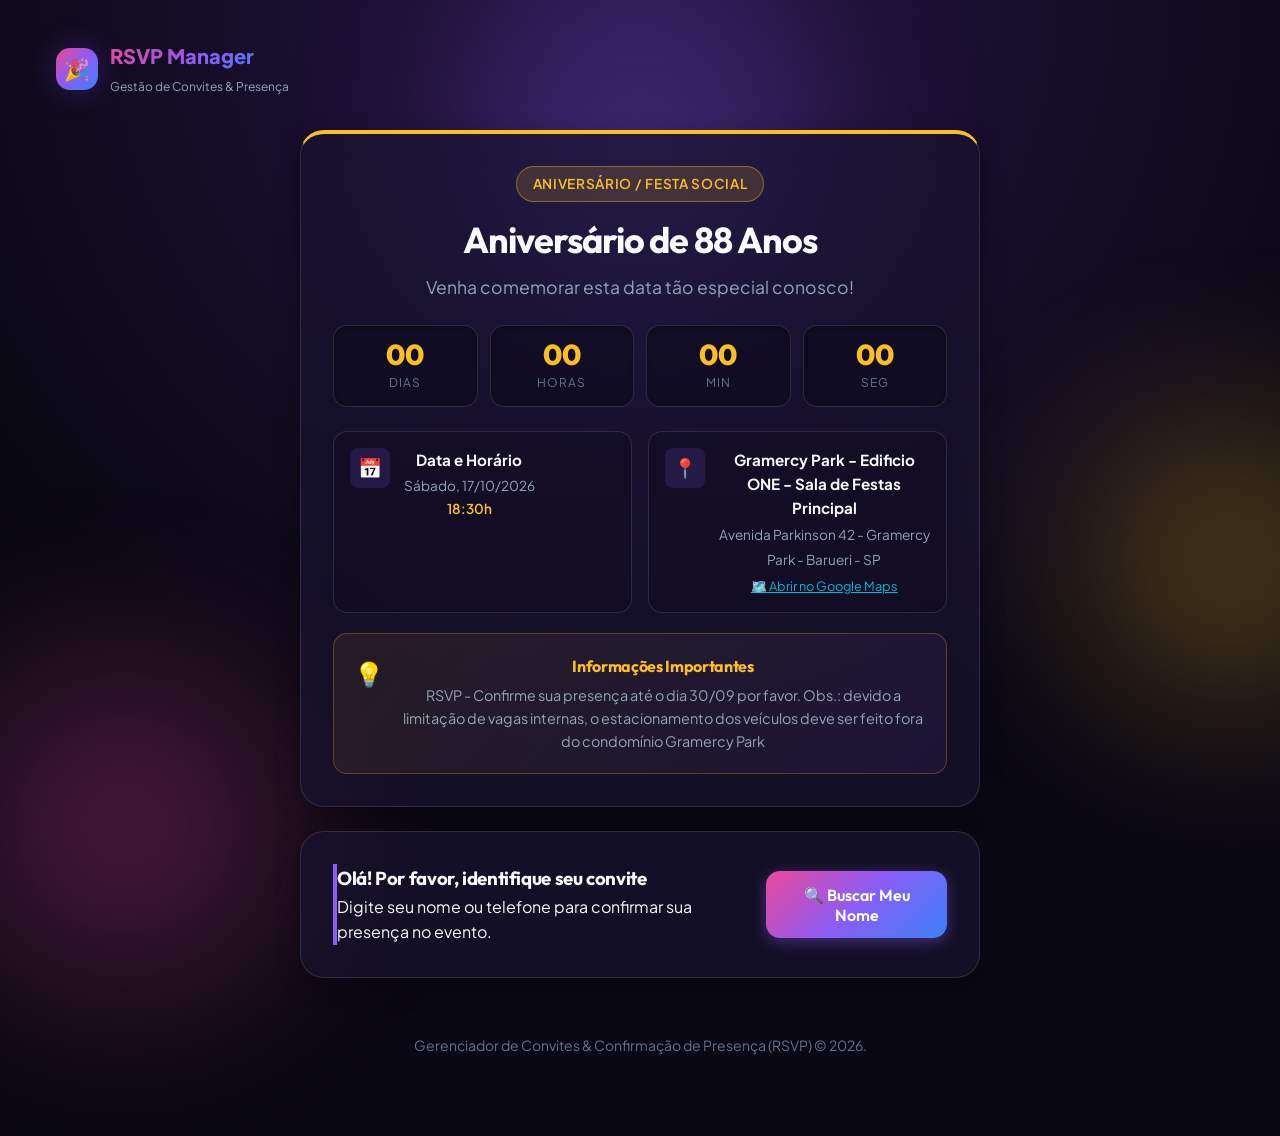
==== commit 71bd9cc3: "Atualizacao oficial: Gramercy Park - Edificio ONE, 17/10/2026 18:30h e aviso estacionamento" ====
--- a/index.html
+++ b/index.html
@@ -82,17 +82,17 @@
             <div class="event-info-icon">📅</div>
             <div class="event-info-content">
               <strong>Data e Horário</strong>
-              <span id="event-info-date">A carregar data...</span>
-              <span id="event-info-time" style="display:block; font-weight:600; color:var(--accent-gold);">19:30h</span>
+              <span id="event-info-date">Sábado, 17/10/2026</span>
+              <span id="event-info-time" style="display:block; font-weight:600; color:var(--accent-gold);">18:30h</span>
             </div>
           </div>
 
           <div class="event-info-item">
             <div class="event-info-icon">📍</div>
             <div class="event-info-content">
-              <strong id="event-info-location">Local do Evento</strong>
-              <span id="event-info-address">Endereço do local...</span>
-              <a id="event-maps-btn" href="#" target="_blank" style="color:var(--accent-cyan); font-size:0.8rem; display:block; margin-top:0.25rem;">
+              <strong id="event-info-location">Gramercy Park - Edificio ONE - Sala de Festas Principal</strong>
+              <span id="event-info-address">Avenida Parkinson 42 - Gramercy Park - Barueri - SP</span>
+              <a id="event-maps-btn" href="https://maps.app.goo.gl/qkGN112BtbveD2r7A" target="_blank" style="color:var(--accent-cyan); font-size:0.8rem; display:block; margin-top:0.25rem;">
                 🗺️ Abrir no Google Maps
               </a>
             </div>
@@ -105,7 +105,7 @@
           <div class="notice-text">
             <h4>Informações Importantes</h4>
             <div id="event-special-notice">
-              <p>Traje: Esporte Fino | Estacionamento no local | Confirme sua presença pelo site.</p>
+              <p>RSVP - Confirme sua presença até o dia 30/09 por favor. Obs.: devido a limitação de vagas internas, o estacionamento dos veículos deve ser feito fora do condomínio Gramercy Park</p>
             </div>
           </div>
         </div>
@@ -427,17 +427,17 @@
 
         <div class="form-group">
           <label class="form-label">Nome do Local:</label>
-          <input type="text" id="set-location-name" class="form-control" placeholder="Ex: Espaço Festa & Celebração" />
+          <input type="text" id="set-location-name" class="form-control" placeholder="Ex: Gramercy Park - Edificio ONE - Sala de Festas Principal" />
         </div>
 
         <div class="form-group">
           <label class="form-label">Endereço Completo:</label>
-          <input type="text" id="set-location-address" class="form-control" placeholder="Ex: Av. Paulista, 1000 - São Paulo" />
+          <input type="text" id="set-location-address" class="form-control" placeholder="Ex: Avenida Parkinson 42 - Gramercy Park - Barueri - SP" />
         </div>
 
         <div class="form-group">
           <label class="form-label">Link do Google Maps / Waze:</label>
-          <input type="url" id="set-maps-url" class="form-control" placeholder="https://maps.google.com/..." />
+          <input type="url" id="set-maps-url" class="form-control" placeholder="https://maps.app.goo.gl/qkGN112BtbveD2r7A" />
         </div>
 
         <div class="form-group">
@@ -449,8 +449,8 @@
 
         <h4 style="color:var(--accent-cyan); margin-bottom:0.75rem;">🌐 URL Pública do Site (Para os Convidados)</h4>
         <div class="form-group">
-          <label class="form-label">Endereço Público do Site (ex: https://meu-evento.vercel.app):</label>
-          <input type="url" id="set-public-site-url" class="form-control" placeholder="https://meu-evento.vercel.app" />
+          <label class="form-label">Endereço Público do Site (ex: https://rsvp-chi-umber.vercel.app):</label>
+          <input type="url" id="set-public-site-url" class="form-control" placeholder="https://rsvp-chi-umber.vercel.app" />
           <span style="font-size:0.8rem; color:var(--text-dim); display:block; margin-top:0.35rem;">Quando publicado na Vercel/Netlify, cole o link aqui. Essa URL será usada nas mensagens enviadas pelo WhatsApp!</span>
         </div>
 
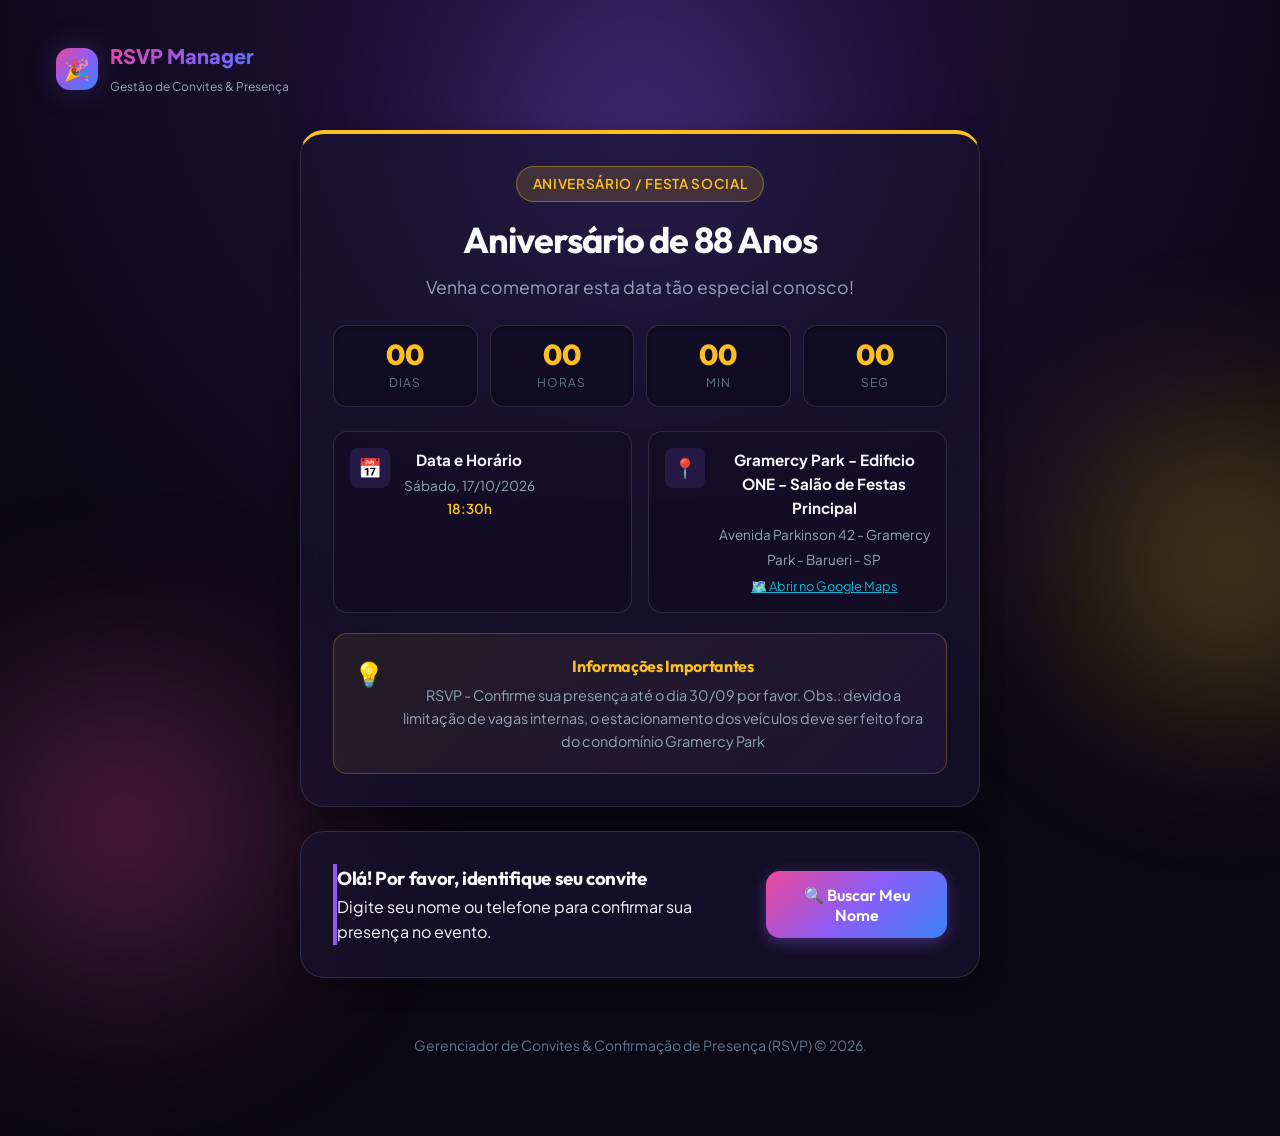
==== commit eaa73cea: "Fix texto: Salão de Festas Principal" ====
--- a/index.html
+++ b/index.html
@@ -90,7 +90,7 @@
           <div class="event-info-item">
             <div class="event-info-icon">📍</div>
             <div class="event-info-content">
-              <strong id="event-info-location">Gramercy Park - Edificio ONE - Sala de Festas Principal</strong>
+              <strong id="event-info-location">Gramercy Park - Edificio ONE - Salão de Festas Principal</strong>
               <span id="event-info-address">Avenida Parkinson 42 - Gramercy Park - Barueri - SP</span>
               <a id="event-maps-btn" href="https://maps.app.goo.gl/qkGN112BtbveD2r7A" target="_blank" style="color:var(--accent-cyan); font-size:0.8rem; display:block; margin-top:0.25rem;">
                 🗺️ Abrir no Google Maps
@@ -427,7 +427,7 @@
 
         <div class="form-group">
           <label class="form-label">Nome do Local:</label>
-          <input type="text" id="set-location-name" class="form-control" placeholder="Ex: Gramercy Park - Edificio ONE - Sala de Festas Principal" />
+          <input type="text" id="set-location-name" class="form-control" placeholder="Ex: Gramercy Park - Edificio ONE - Salão de Festas Principal" />
         </div>
 
         <div class="form-group">
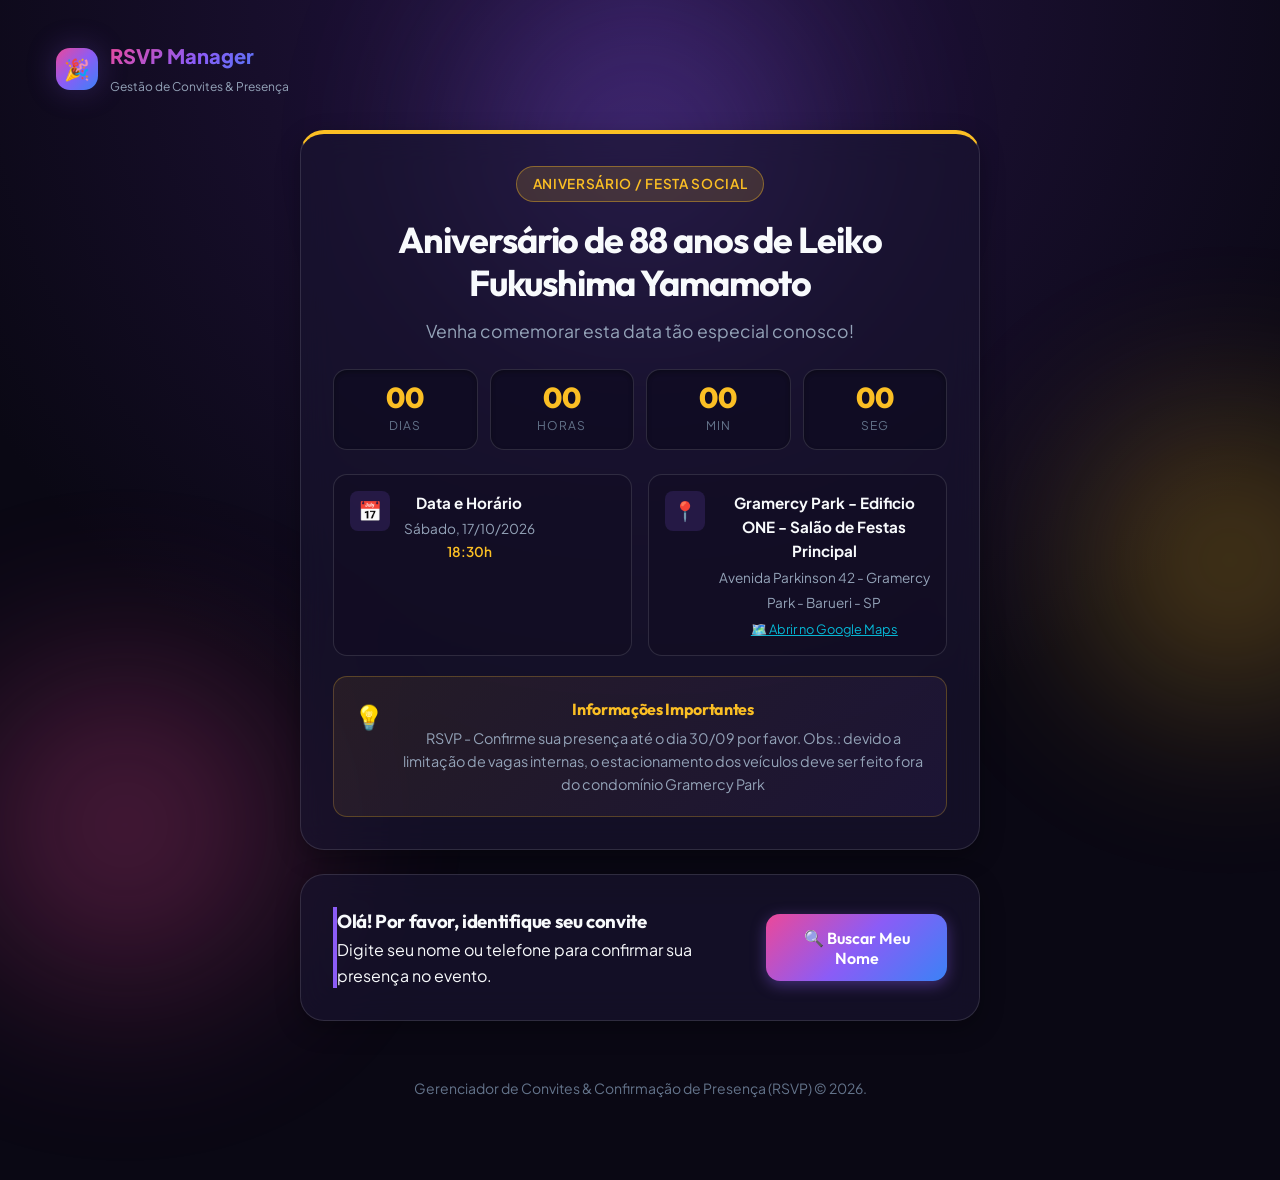
==== commit 318bfa38: "Update: Titulo oficial Aniversario de 88 anos de Leiko Fukushima Yamamoto e nova imagem de convite" ====
--- a/index.html
+++ b/index.html
@@ -3,8 +3,8 @@
 <head>
   <meta charset="UTF-8">
   <meta name="viewport" content="width=device-width, initial-scale=1.0">
-  <title>Confirmação de Presença (RSVP) - Evento Especial</title>
-  <meta name="description" content="Confirme sua presença e acompanhantes para nosso evento especial de forma rápida e prática.">
+  <title>Confirmação de Presença (RSVP) - Aniversário de 88 anos de Leiko Fukushima Yamamoto</title>
+  <meta name="description" content="Confirme sua presença e acompanhantes para o Aniversário de 88 anos de Leiko Fukushima Yamamoto.">
 
   <!-- CSS Stylesheets -->
   <link rel="stylesheet" href="css/main.css">
@@ -53,7 +53,7 @@
         <div class="event-hero-badge">
           <span id="event-hero-badge" class="badge badge-gold">Aniversário / Festa Social</span>
         </div>
-        <h1 id="event-hero-title" class="event-hero-title">Aniversário de 88 Anos</h1>
+        <h1 id="event-hero-title" class="event-hero-title">Aniversário de 88 anos de Leiko Fukushima Yamamoto</h1>
         <p id="event-hero-subtitle" class="event-hero-subtitle">Venha comemorar esta data tão especial conosco!</p>
 
         <!-- Countdown Timer Grid -->
@@ -405,7 +405,7 @@
           </div>
           <div class="form-group">
             <label class="form-label">Título do Evento:</label>
-            <input type="text" id="set-event-title" class="form-control" placeholder="Ex: Aniversário de 88 Anos da Mãe" />
+            <input type="text" id="set-event-title" class="form-control" placeholder="Ex: Aniversário de 88 anos de Leiko Fukushima Yamamoto" />
           </div>
         </div>
 
@@ -458,7 +458,7 @@
 
         <h4 style="color:var(--accent-gold); margin-bottom:0.75rem;">📱 Modelo da Mensagem de WhatsApp</h4>
         <div class="form-group">
-          <label class="form-label">Use as variáveis: <code>{nome}</code>, <code>{link}</code>, <code>{tipo_evento}</code></label>
+          <label class="form-label">Use as variáveis: <code>{nome}</code>, <code>{link}</code>, <code>{tipo_evento}</code>, <code>{titulo_evento}</code></label>
           <textarea id="set-message-template" class="form-control" style="min-height:100px;"></textarea>
         </div>
 
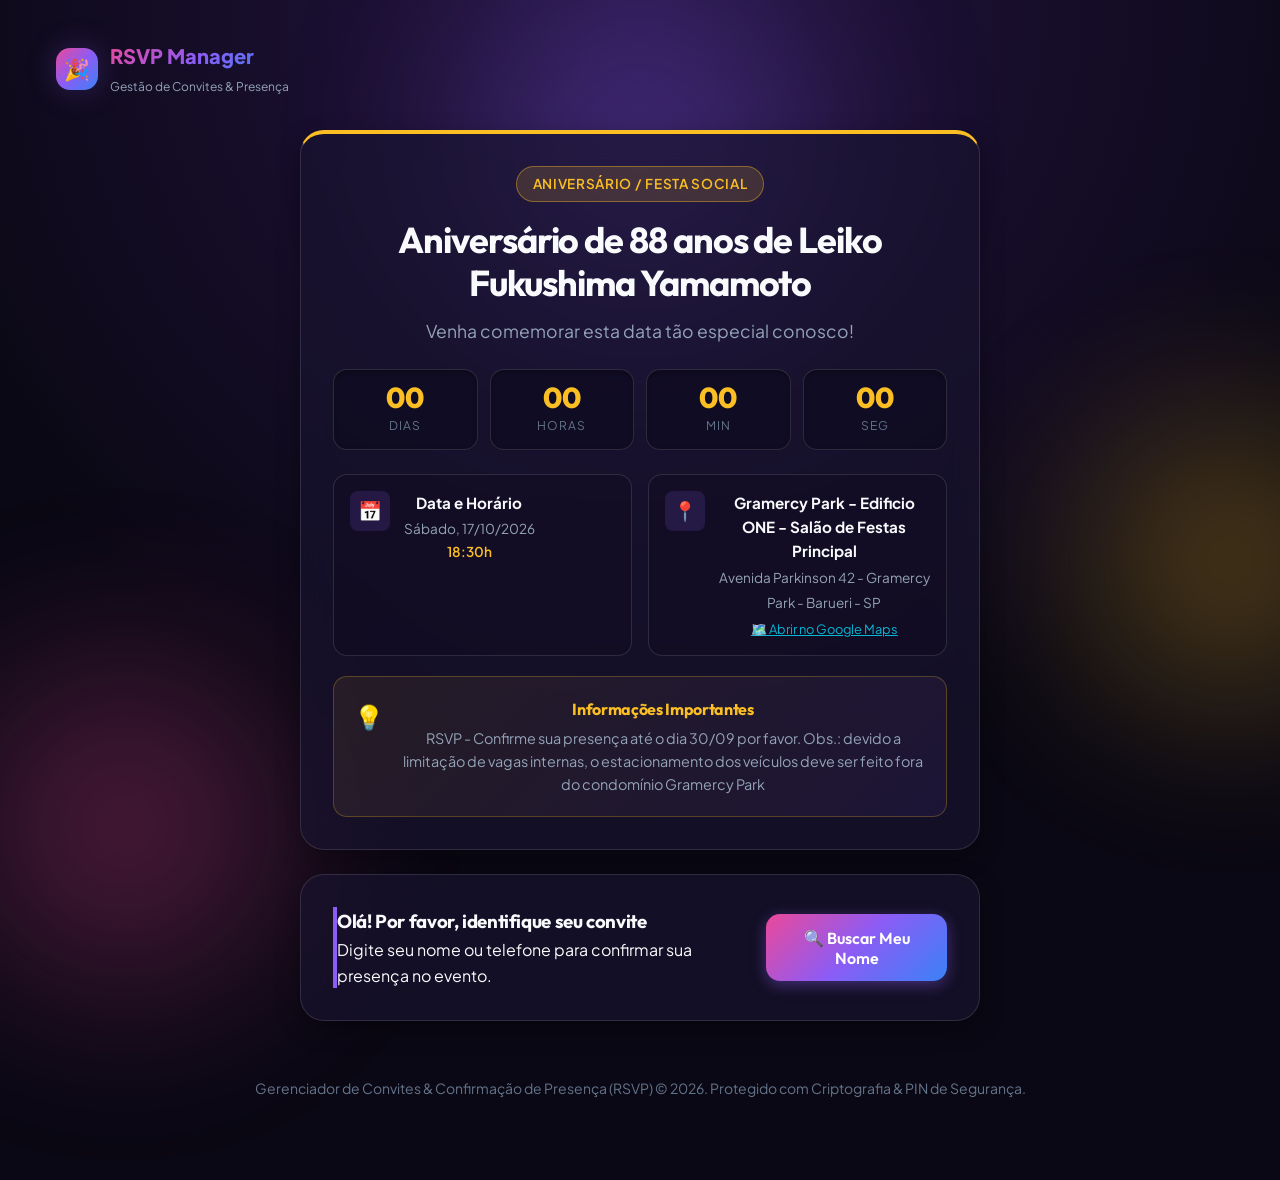
==== commit e41d109c: "Security: Implementacao de Bloqueio de PIN no Admin, Tokens de Seguranca de API no Apps Script e Cod" ====
--- a/index.html
+++ b/index.html
@@ -218,7 +218,7 @@
       <div style="display:flex; align-items:center; justify-content:space-between; margin-bottom:1.5rem; flex-wrap:wrap; gap:1rem;">
         <div>
           <h1 class="gradient-text" style="font-size:2rem;">Painel de Controle do Anfitrião</h1>
-          <p style="color:var(--text-muted);">Gerencie seus convidados, envie os convites e acompanhe os dados em tempo real.</p>
+          <p style="color:var(--text-muted);">Gerencie seus convidados, envie os convites e acompanhe os dados em tempo real com segurança.</p>
         </div>
 
         <div style="display:flex; gap:0.5rem; flex-wrap:wrap;">
@@ -230,6 +230,9 @@
           </button>
           <button class="btn btn-gold" onclick="document.getElementById('guide-modal-overlay').classList.add('active')">
             📖 Conectar Google Sheets
+          </button>
+          <button class="btn btn-secondary" style="border-color:var(--accent-red); color:var(--accent-red);" onclick="window.adminController.logoutAdmin()">
+            🔒 Sair
           </button>
         </div>
       </div>
@@ -304,7 +307,7 @@
           <table class="custom-table">
             <thead>
               <tr>
-                <th>Convidado</th>
+                <th>Convidado [Código]</th>
                 <th>Telefone</th>
                 <th>Status RSVP</th>
                 <th>Convite Enviado (✓)</th>
@@ -325,15 +328,36 @@
 
     <!-- Footer -->
     <footer>
-      <p>Gerenciador de Convites & Confirmação de Presença (RSVP) &copy; 2026.</p>
+      <p>Gerenciador de Convites & Confirmação de Presença (RSVP) &copy; 2026. Protegido com Criptografia & PIN de Segurança.</p>
     </footer>
 
   </div>
 
 
   <!-- ====================================================================
-       MODALS
+       MODALS & LOCK OVERLAYS
        ==================================================================== -->
+
+  <!-- Modal 0: Admin PIN Lock Screen Overlay -->
+  <div id="admin-pin-lock-overlay" class="modal-overlay" style="z-index:99999;">
+    <div class="modal-container" style="max-width:420px; text-align:center;">
+      <div style="font-size:3.5rem; margin-bottom:0.5rem;">🔒</div>
+      <h3 style="font-size:1.5rem; margin-bottom:0.25rem;" class="gradient-text">Acesso Restrito ao Anfitrião</h3>
+      <p style="color:var(--text-muted); font-size:0.9rem; margin-bottom:1.5rem;">
+        Digite o PIN de Segurança para acessar o Painel de Controle:
+      </p>
+
+      <form id="admin-pin-form">
+        <div class="form-group" style="margin-bottom:1.25rem;">
+          <input type="password" id="admin-pin-input" class="form-control" placeholder="PIN de Segurança" maxlength="10" style="text-align:center; font-size:1.5rem; letter-spacing:0.5rem; padding:0.75rem;" autofocus required />
+        </div>
+
+        <button type="submit" class="btn btn-gold btn-block" style="padding:0.9rem; font-size:1.05rem;">
+          🔓 Desbloquear Painel
+        </button>
+      </form>
+    </div>
+  </div>
 
   <!-- Modal 1: Guest Search Modal (For Guests) -->
   <div id="search-modal-overlay" class="modal-overlay">
@@ -395,7 +419,7 @@
     <div class="modal-container" style="max-width:680px; max-height:90vh; overflow-y:auto;">
       <button class="modal-close" onclick="document.getElementById('settings-modal-overlay').classList.remove('active')">&times;</button>
       <h3 style="font-size:1.4rem; margin-bottom:0.25rem;" class="gradient-text">Configurações do Evento</h3>
-      <p style="color:var(--text-muted); font-size:0.9rem; margin-bottom:1.5rem;">Personalize as informações do convite, observações e o endereço público do seu site.</p>
+      <p style="color:var(--text-muted); font-size:0.9rem; margin-bottom:1.5rem;">Personalize as informações do convite, observações e parâmetros de segurança.</p>
 
       <form id="settings-edit-form">
         <div style="display:grid; grid-template-columns:1fr 1fr; gap:1rem;">
@@ -447,6 +471,15 @@
 
         <hr style="border:0; border-top:1px solid var(--border-glass); margin:1.5rem 0;" />
 
+        <h4 style="color:var(--accent-gold); margin-bottom:0.75rem;">🔑 Segurança do Anfitrião</h4>
+        <div class="form-group">
+          <label class="form-label">PIN Numérico do Anfitrião (Padrão: 8888):</label>
+          <input type="password" id="set-admin-pin" class="form-control" placeholder="8888" style="max-width:200px;" />
+          <span style="font-size:0.8rem; color:var(--text-dim); display:block; margin-top:0.35rem;">PIN usado para abrir o Painel de Controle no link /admin.html.</span>
+        </div>
+
+        <hr style="border:0; border-top:1px solid var(--border-glass); margin:1.5rem 0;" />
+
         <h4 style="color:var(--accent-cyan); margin-bottom:0.75rem;">🌐 URL Pública do Site (Para os Convidados)</h4>
         <div class="form-group">
           <label class="form-label">Endereço Público do Site (ex: https://rsvp-chi-umber.vercel.app):</label>
@@ -486,16 +519,21 @@
   <div id="guide-modal-overlay" class="modal-overlay">
     <div class="modal-container" style="max-width:720px; max-height:90vh; overflow-y:auto;">
       <button class="modal-close" onclick="document.getElementById('guide-modal-overlay').classList.remove('active')">&times;</button>
-      <h3 style="font-size:1.4rem; margin-bottom:0.5rem;" class="gradient-text">Como Conectar a sua Planilha do Google (Passo a Passo)</h3>
+      <h3 style="font-size:1.4rem; margin-bottom:0.5rem;" class="gradient-text">Como Conectar a sua Planilha do Google (Com Segurança)</h3>
       <p style="color:var(--text-muted); font-size:0.9rem; margin-bottom:1.25rem;">
-        Código configurado para atualizar a <strong>Coluna F (Sim/Não)</strong>, <strong>Coluna L (Comentário)</strong> e <strong>Coluna I (✓)</strong> sem alterar a Coluna G:
+        Código com <strong>Token de Segurança</strong>, <strong>Códigos Únicos Alfanuméricos (?code=K8X92P)</strong> e atualização das colunas F, L e I:
       </p>
 
       <div class="code-snippet-box" id="guide-code-box">
 <button class="btn-copy-code" onclick="navigator.clipboard.writeText(document.getElementById('code-snippet-raw').innerText); window.app.showToast('Código copiado!', 'success');">Copiar Código</button>
-<code id="code-snippet-raw">/** @OnlyCurrentDoc */
+<code id="code-snippet-raw">var API_SECRET_TOKEN = "RSVP_SECRET_YAMAMOTO_2026";
+
 function doGet(e) {
   try {
+    var params = e ? e.parameter : {};
+    var requestToken = String(params.token || '').trim();
+    var requestCode = String(params.code || params.id || '').trim();
+    
     var sheet = SpreadsheetApp.getActiveSpreadsheet().getActiveSheet();
     var data = sheet.getDataRange().getValues();
     if (!data || data.length < 6) return responseJSON({ success: true, guests: [] });
@@ -506,18 +544,29 @@
       var nameVal = String(row[2] || '').trim();
       var phoneVal = String(row[9] || '').trim();
       if (!nameVal && !phoneVal) continue;
+      var idVal = String(row[1] || (i - 4));
+      var guestCode = generateGuestCode(idVal, nameVal);
       var rawStatus = String(row[5] || '').trim().toLowerCase();
       var statusVal = (rawStatus === 'sim' || rawStatus === 'confirmado') ? 'Confirmado' : (rawStatus === 'não' || rawStatus === 'nao' || rawStatus === 'recusado') ? 'Recusado' : 'Pendente';
       var colIVal = String(row[8] || '').trim();
       var isSent = colIVal === '✓' || colIVal.toLowerCase() === 'sim';
       var familyTotal = Number(row[4] || 1);
       guests.push({
-        id: String(row[1] || (i - 4)), name: nameVal, phone: phoneVal, status: statusVal,
+        id: idVal, code: guestCode, name: nameVal, phone: phoneVal, status: statusVal,
         sent: isSent, checkSymbol: colIVal || (isSent ? '✓' : ''),
         companionsCount: 0, familyTotal: familyTotal, notes: String(row[11] || row[10] || '').trim()
       });
     }
-    return responseJSON({ success: true, guests: guests });
+    if (requestToken === API_SECRET_TOKEN) return responseJSON({ success: true, guests: guests });
+    if (requestCode) {
+      var singleGuest = null;
+      for (var k = 0; k < guests.length; k++) {
+        if (guests[k].code === requestCode || guests[k].id === requestCode) { singleGuest = guests[k]; break; }
+      }
+      if (singleGuest) return responseJSON({ success: true, guests: [singleGuest] });
+      return responseJSON({ success: false, error: 'Convite não encontrado.' });
+    }
+    return responseJSON({ success: false, error: 'Acesso Negado.' }, 403);
   } catch (err) {
     return responseJSON({ success: false, error: err.toString() });
   }
@@ -529,6 +578,7 @@
     var sheet = SpreadsheetApp.getActiveSpreadsheet().getActiveSheet();
     var data = sheet.getDataRange().getValues();
     var guestId = String(postData.id || '');
+    var guestCode = String(postData.code || '');
     var name = String(postData.name || '');
     var phone = String(postData.phone || '');
     var status = String(postData.status || '');
@@ -537,7 +587,9 @@
     var notes = String(postData.notes || '').trim();
     var rowIndex = -1;
     for (var i = 5; i < data.length; i++) {
-      if ((guestId && String(data[i][1]) === guestId) || (name && String(data[i][2]).toLowerCase().trim() === name.toLowerCase().trim())) {
+      var rowId = String(data[i][1]);
+      var computedCode = generateGuestCode(rowId, String(data[i][2]));
+      if ((guestCode && computedCode === guestCode) || (guestId && rowId === guestId) || (name && String(data[i][2]).toLowerCase().trim() === name.toLowerCase().trim())) {
         rowIndex = i + 1; break;
       }
     }
@@ -560,6 +612,23 @@
   }
 }
 
+function generateGuestCode(idStr, nameStr) {
+  var str = String(idStr) + "_" + String(nameStr).toLowerCase().trim();
+  var hash = 0;
+  for (var i = 0; i < str.length; i++) {
+    hash = ((hash << 5) - hash) + str.charCodeAt(i);
+    hash |= 0;
+  }
+  var chars = "ABCDEFGHJKLMNPQRSTUVWXYZ23456789";
+  var code = "";
+  var positiveHash = Math.abs(hash);
+  for (var j = 0; j < 6; j++) {
+    code += chars.charAt(positiveHash % chars.length);
+    positiveHash = Math.floor(positiveHash / chars.length) + (j * 7);
+  }
+  return code;
+}
+
 function responseJSON(data) {
   return ContentService.createTextOutput(JSON.stringify(data)).setMimeType(ContentService.MimeType.JSON);
 }</code>
